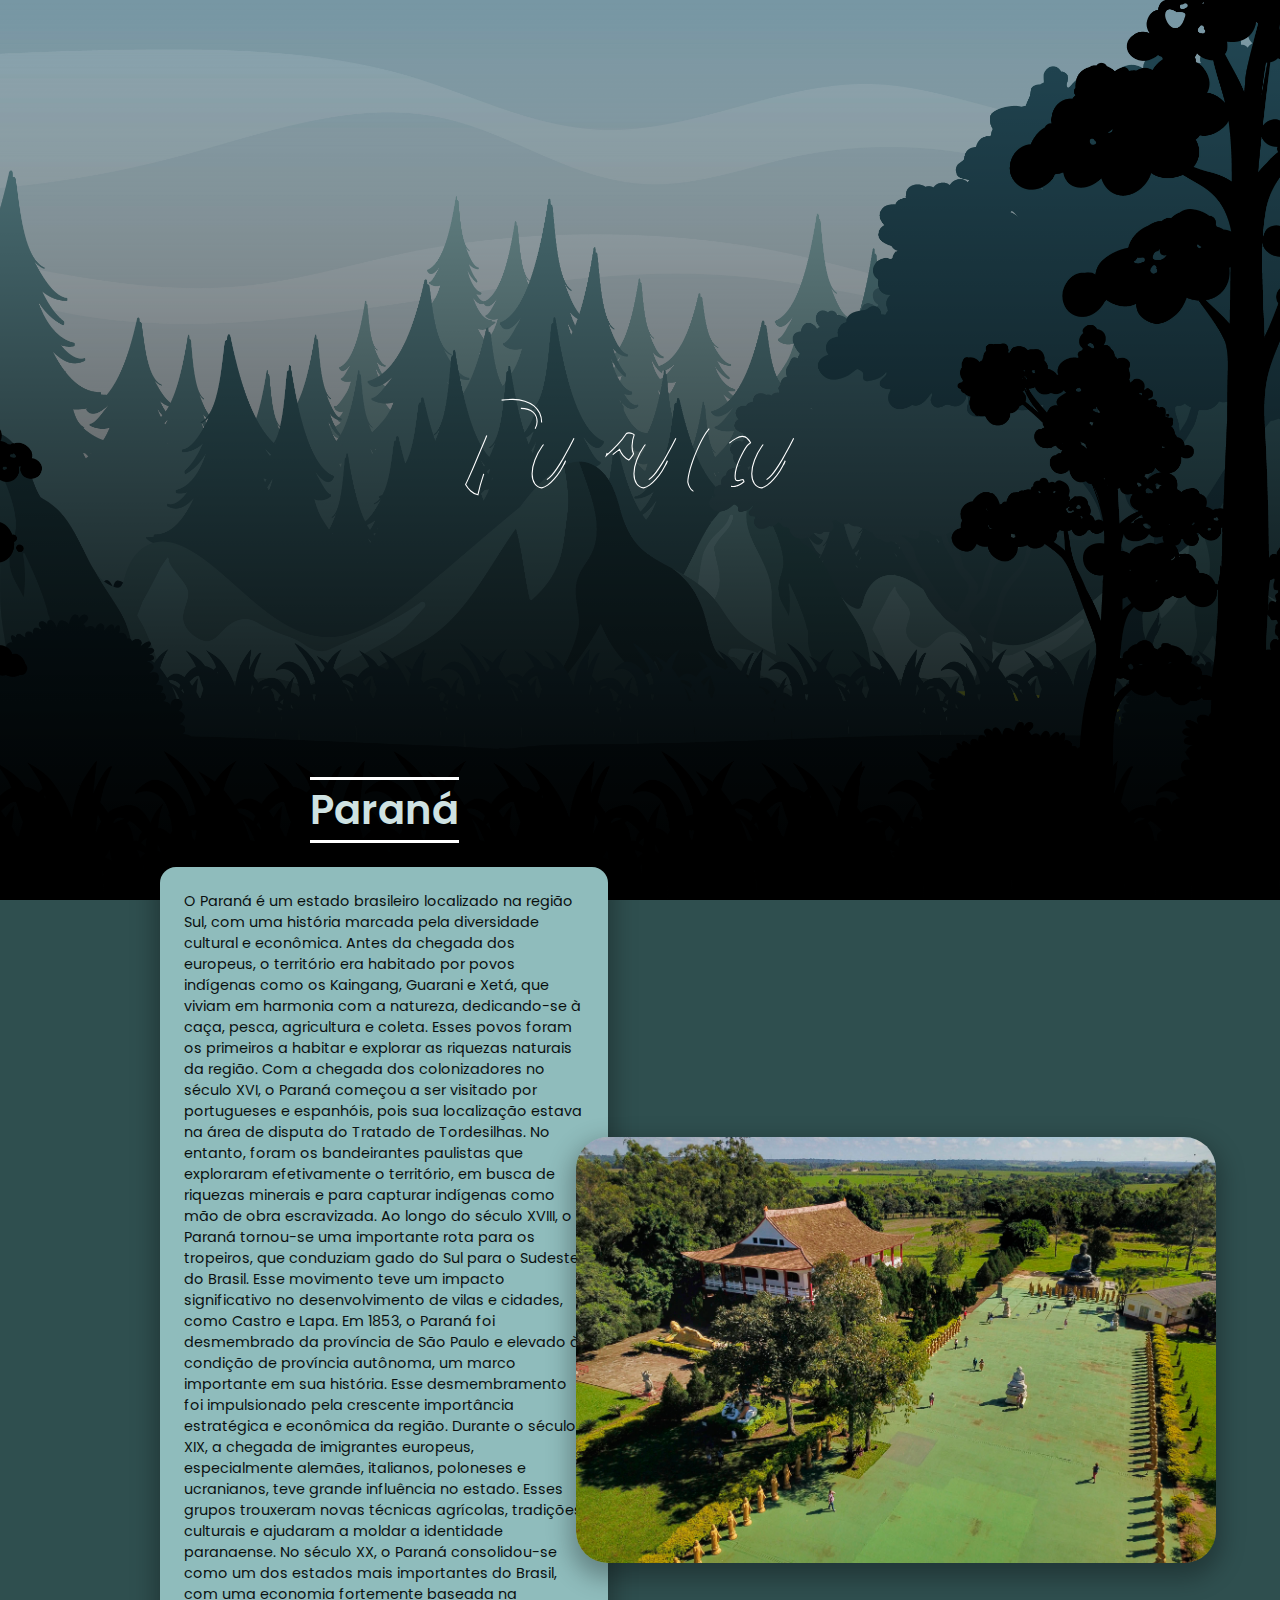
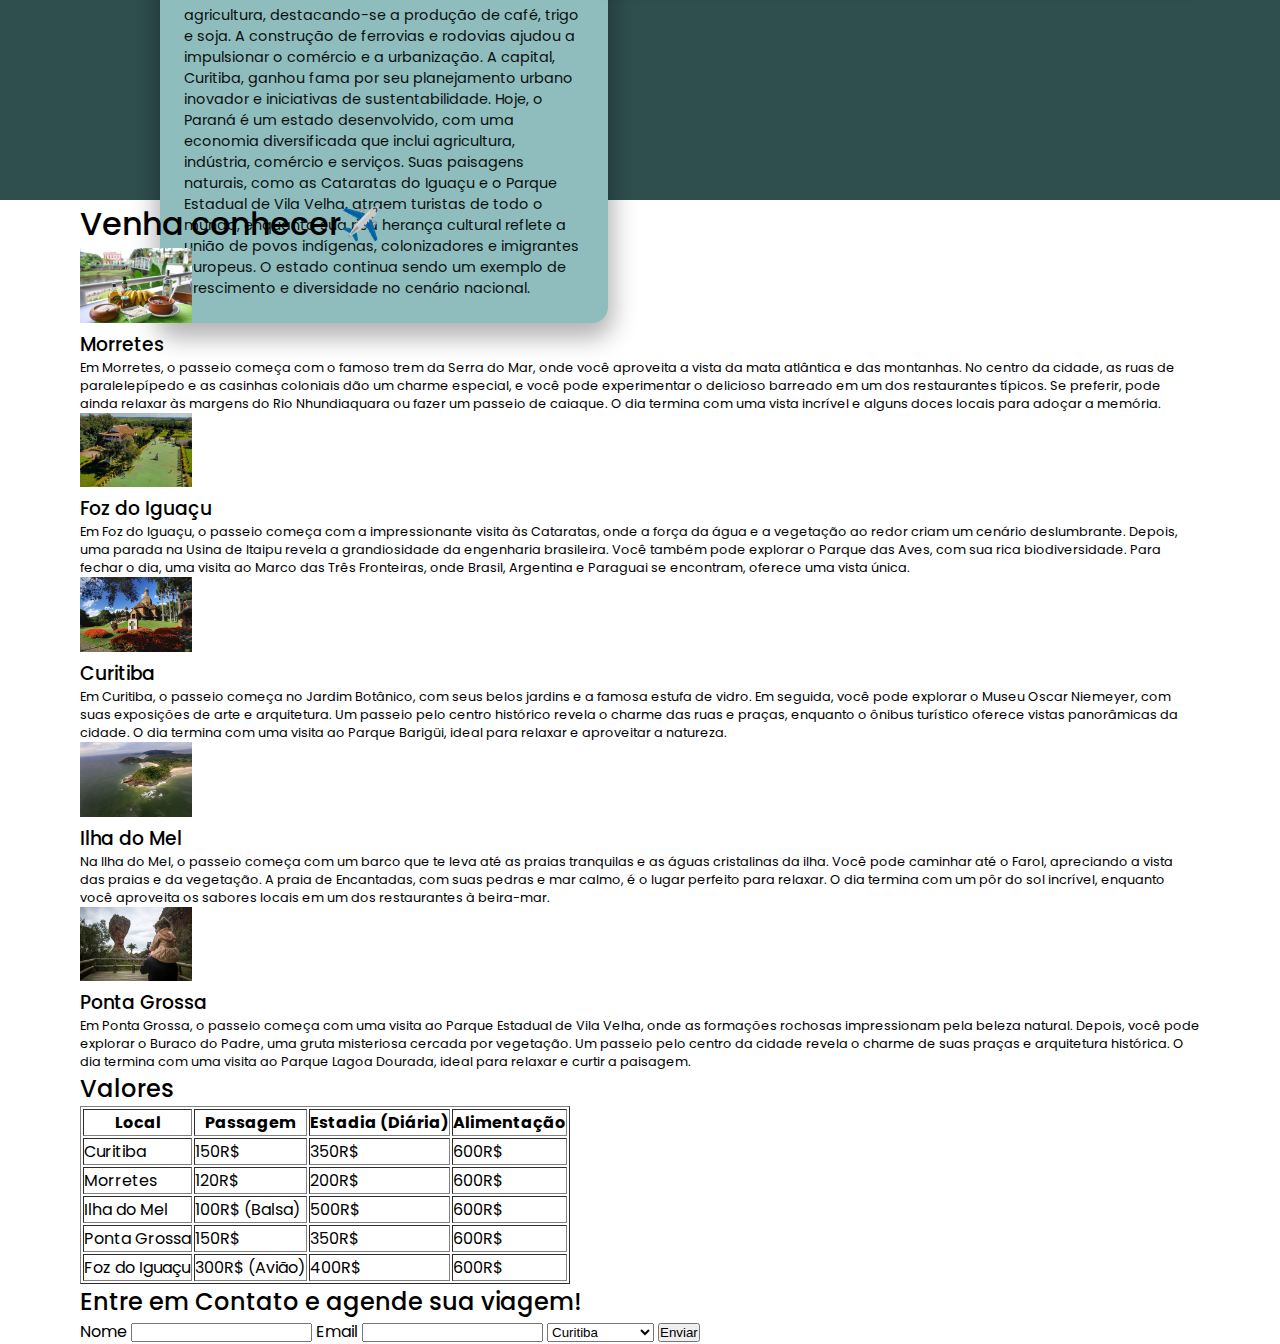
==== index.html @ bb4b48fc "provaweb" ====
<!DOCTYPE html>
<html lang="en">
  <head>
    <meta charset="UTF-8" />
    <meta name="viewport" content="width=device-width, initial-scale=1.0" />
    <link rel="stylesheet" href="css/index.css" />
    <link
      href="https://fonts.googleapis.com/css2?family=Poppins:ital,wght@0,100;0,200;0,300;0,400;0,500;0,600;0,700;0,800;0,900;1,100;1,200;1,300;1,400;1,500;1,600;1,700;1,800;1,900&display=swap"
      rel="stylesheet"
    />
    <title>Blog Paraná</title>
  </head>
  <body>
    <header>
      <div class="content-header">
        <div class="text">
          <svg
            width="350"
            height="350"
            viewBox="0 0 192 54"
            fill="none"
            xmlns="http://www.w3.org/2000/svg"
          >
            <path
              d="M42.048 13.504C42.048 15.8507 41.4507 18.0907 40.256 20.224C39.104 22.3573 37.5253 24.2347 35.52 25.856C33.5573 27.4347 31.232 28.6933 28.544 29.632C25.8987 30.5707 23.0827 31.04 20.096 31.04C19.0293 31.04 18.176 30.912 17.536 30.656C16.9387 30.3573 16.256 29.8027 15.488 28.992C13.3547 33.6427 11.6053 37.9307 10.24 41.856C8.91733 45.7387 7.872 49.5147 7.104 53.184C5.48267 52.8 4.16 52.1173 3.136 51.136C2.112 50.1973 1.17333 49.0027 0.320001 47.552C0.746667 46.7413 1.25867 45.6747 1.856 44.352C2.45333 43.0293 3.17867 41.408 4.032 39.488C4.88533 37.5253 5.86667 35.2 6.976 32.512C8.128 29.7813 9.472 26.6027 11.008 22.976C11.6907 21.312 12.288 19.8613 12.8 18.624C13.312 17.3867 13.76 16.2347 14.144 15.168C14.528 14.0587 14.8693 12.9707 15.168 11.904C15.5093 10.8373 15.8507 9.664 16.192 8.384C14.1867 9.024 12.3307 9.77066 10.624 10.624C8.96 11.4773 7.57333 12.3733 6.464 13.312C6.08 13.056 5.67467 12.672 5.248 12.16C4.864 11.648 4.50133 11.0933 4.16 10.496C3.81867 9.856 3.52 9.216 3.264 8.576C3.008 7.936 2.85867 7.36 2.816 6.848C4.05333 5.99466 5.58933 5.20533 7.424 4.48C9.25867 3.75467 11.2213 3.136 13.312 2.624C15.4027 2.06933 17.5573 1.64266 19.776 1.344C22.0373 1.04533 24.192 0.895996 26.24 0.895996C28.672 0.895996 30.8693 1.216 32.832 1.856C34.7947 2.45333 36.4587 3.30666 37.824 4.416C39.1893 5.52533 40.2347 6.848 40.96 8.384C41.6853 9.92 42.048 11.6267 42.048 13.504ZM30.656 5.824C29.0347 5.824 27.3707 5.952 25.664 6.208L26.432 7.36C26.0053 7.91466 25.472 8.74666 24.832 9.856C24.192 10.9653 23.488 12.3093 22.72 13.888C21.952 15.424 21.0987 17.152 20.16 19.072C19.264 20.992 18.304 23.0187 17.28 25.152C20.608 25.152 23.6373 24.8533 26.368 24.256C29.0987 23.616 31.424 22.7627 33.344 21.696C35.3067 20.5867 36.8213 19.3067 37.888 17.856C38.9973 16.4053 39.552 14.848 39.552 13.184C39.552 10.9653 38.8053 9.19467 37.312 7.872C35.8187 6.50666 33.6 5.824 30.656 5.824ZM59.788 22.144C60.2147 22.144 60.7053 22.2293 61.26 22.4C61.8573 22.528 62.3907 22.72 62.86 22.976C63.3293 23.1893 63.7133 23.424 64.012 23.68C64.3533 23.936 64.524 24.1707 64.524 24.384C63.6707 26.176 62.8813 27.9893 62.156 29.824C61.4307 31.616 60.812 33.344 60.3 35.008C59.788 36.672 59.3827 38.2293 59.084 39.68C58.828 41.1307 58.7 42.3893 58.7 43.456C58.7 44.6507 58.828 45.6533 59.084 46.464C59.34 47.232 59.7667 47.7867 60.364 48.128C59.852 48.4693 59.1907 48.7467 58.38 48.96C57.5693 49.1733 56.844 49.28 56.204 49.28C53.9 49.28 52.748 47.7013 52.748 44.544C52.748 42.112 53.5587 38.784 55.18 34.56C54.3267 36.5227 53.3453 38.3787 52.236 40.128C51.1267 41.8347 49.996 43.3493 48.844 44.672C47.692 45.9947 46.5187 47.0827 45.324 47.936C44.172 48.7467 43.1053 49.2373 42.124 49.408C40.5453 49.3227 39.2653 48.576 38.284 47.168C37.3027 45.7173 36.812 43.8827 36.812 41.664C36.812 39.2747 37.324 36.7573 38.348 34.112C39.372 31.4667 40.6733 29.0133 42.252 26.752C43.8733 24.4907 45.6227 22.6133 47.5 21.12C49.3773 19.584 51.1907 18.7733 52.94 18.688C53.3667 18.816 53.836 19.072 54.348 19.456C54.9027 19.84 55.4147 20.288 55.884 20.8C56.396 21.312 56.8227 21.8453 57.164 22.4C57.5053 22.912 57.6973 23.36 57.74 23.744C56.0333 24 54.2627 24.832 52.428 26.24C50.636 27.648 48.9933 29.3547 47.5 31.36C46.0493 33.3227 44.8547 35.4347 43.916 37.696C42.9773 39.9573 42.508 42.0693 42.508 44.032C42.508 44.8427 42.8067 45.3547 43.404 45.568C44.6413 45.312 46.0707 44.2667 47.692 42.432C49.3133 40.5547 51.276 37.6747 53.58 33.792C54.0067 33.024 54.476 32.1707 54.988 31.232C55.5427 30.2933 56.0973 29.312 56.652 28.288C57.2067 27.264 57.74 26.24 58.252 25.216C58.8067 24.1493 59.3187 23.1253 59.788 22.144ZM66.2345 46.72C66.4478 45.4827 66.8105 43.8613 67.3225 41.856C67.8772 39.808 68.5172 37.6533 69.2425 35.392C69.9678 33.088 70.7358 30.784 71.5465 28.48C72.3572 26.176 73.1465 24.1067 73.9145 22.272C74.4692 20.9493 74.9598 19.9253 75.3865 19.2C75.8132 18.432 76.2825 17.792 76.7945 17.28C77.3918 17.3653 78.0105 17.5147 78.6505 17.728C79.2905 17.9413 79.9092 18.1973 80.5065 18.496C81.1038 18.7947 81.6372 19.1147 82.1065 19.456C82.5758 19.7547 82.9385 20.0533 83.1945 20.352C82.0425 21.7173 81.0185 23.2747 80.1225 25.024C79.2692 26.7733 78.3945 29.0133 77.4985 31.744C79.8025 29.696 81.8292 27.7333 83.5785 25.856C85.3705 23.9787 87.0345 21.888 88.5705 19.584C88.8265 19.3707 89.2745 19.264 89.9145 19.264C90.5118 19.264 91.0878 19.3707 91.6425 19.584C92.1972 19.7547 92.5812 20.0107 92.7945 20.352C92.0265 22.4 91.6425 24.4267 91.6425 26.432C91.6425 28.3093 91.9198 29.7173 92.4745 30.656C92.4318 30.912 92.1332 31.4027 91.5785 32.128C91.0665 32.8533 90.4905 33.536 89.8505 34.176C88.6985 33.5787 87.6745 32.768 86.7785 31.744C85.8825 30.6773 85.2212 29.5253 84.7945 28.288C82.7892 29.696 81.0825 31.0827 79.6745 32.448C78.2665 33.7707 77.0505 35.264 76.0265 36.928C75.0452 38.5493 74.1918 40.4267 73.4665 42.56C72.7838 44.6933 72.1225 47.232 71.4825 50.176C71.0985 50.1333 70.6292 49.984 70.0745 49.728C69.5625 49.5147 69.0292 49.2373 68.4745 48.896C67.9625 48.5547 67.4932 48.192 67.0665 47.808C66.6398 47.424 66.3625 47.0613 66.2345 46.72ZM115.663 22.144C116.09 22.144 116.58 22.2293 117.135 22.4C117.732 22.528 118.266 22.72 118.735 22.976C119.204 23.1893 119.588 23.424 119.887 23.68C120.228 23.936 120.399 24.1707 120.399 24.384C119.546 26.176 118.756 27.9893 118.031 29.824C117.306 31.616 116.687 33.344 116.175 35.008C115.663 36.672 115.258 38.2293 114.959 39.68C114.703 41.1307 114.575 42.3893 114.575 43.456C114.575 44.6507 114.703 45.6533 114.959 46.464C115.215 47.232 115.642 47.7867 116.239 48.128C115.727 48.4693 115.066 48.7467 114.255 48.96C113.444 49.1733 112.719 49.28 112.079 49.28C109.775 49.28 108.623 47.7013 108.623 44.544C108.623 42.112 109.434 38.784 111.055 34.56C110.202 36.5227 109.22 38.3787 108.111 40.128C107.002 41.8347 105.871 43.3493 104.719 44.672C103.567 45.9947 102.394 47.0827 101.199 47.936C100.047 48.7467 98.9803 49.2373 97.999 49.408C96.4203 49.3227 95.1403 48.576 94.159 47.168C93.1777 45.7173 92.687 43.8827 92.687 41.664C92.687 39.2747 93.199 36.7573 94.223 34.112C95.247 31.4667 96.5483 29.0133 98.127 26.752C99.7483 24.4907 101.498 22.6133 103.375 21.12C105.252 19.584 107.066 18.7733 108.815 18.688C109.242 18.816 109.711 19.072 110.223 19.456C110.778 19.84 111.29 20.288 111.759 20.8C112.271 21.312 112.698 21.8453 113.039 22.4C113.38 22.912 113.572 23.36 113.615 23.744C111.908 24 110.138 24.832 108.303 26.24C106.511 27.648 104.868 29.3547 103.375 31.36C101.924 33.3227 100.73 35.4347 99.791 37.696C98.8523 39.9573 98.383 42.0693 98.383 44.032C98.383 44.8427 98.6817 45.3547 99.279 45.568C100.516 45.312 101.946 44.2667 103.567 42.432C105.188 40.5547 107.151 37.6747 109.455 33.792C109.882 33.024 110.351 32.1707 110.863 31.232C111.418 30.2933 111.972 29.312 112.527 28.288C113.082 27.264 113.615 26.24 114.127 25.216C114.682 24.1493 115.194 23.1253 115.663 22.144ZM134.014 16.96C135.123 17.3013 136.168 18.0693 137.15 19.264C138.131 20.416 138.856 21.696 139.326 23.104C138.856 24.256 138.131 25.6427 137.15 27.264C136.168 28.8853 135.187 30.5493 134.206 32.256C133.224 33.92 132.328 35.52 131.518 37.056C130.75 38.5493 130.302 39.7867 130.174 40.768C130.856 40.0427 131.603 39.2107 132.414 38.272C133.267 37.2907 134.078 36.3307 134.846 35.392C135.656 34.4107 136.403 33.536 137.086 32.768C137.768 31.9573 138.302 31.36 138.686 30.976C139.496 30.1227 140.456 29.1413 141.566 28.032C142.675 26.88 143.827 25.8133 145.022 24.832C146.259 23.808 147.496 22.9547 148.734 22.272C149.971 21.5467 151.102 21.184 152.126 21.184C153.235 21.184 154.152 21.568 154.878 22.336C155.646 23.0613 156.243 23.8293 156.67 24.64C156.67 24.7253 156.499 24.8533 156.158 25.024C155.859 25.152 155.411 25.5573 154.814 26.24C154.216 27.008 153.534 28.0747 152.766 29.44C152.04 30.7627 151.315 32.2133 150.59 33.792C149.907 35.328 149.331 36.9067 148.862 38.528C148.392 40.1493 148.158 41.6213 148.158 42.944C148.158 44.0107 148.286 44.6933 148.542 44.992C148.84 45.2907 149.246 45.44 149.757 45.44C150.227 45.44 150.718 45.3333 151.229 45.12C151.742 44.9067 152.147 44.8 152.446 44.8C152.616 44.8853 152.744 45.0773 152.83 45.376C152.958 45.632 153.022 45.8667 153.022 46.08C152.68 46.3787 152.275 46.6773 151.806 46.976C151.336 47.2747 150.846 47.552 150.333 47.808C149.822 48.064 149.31 48.2773 148.798 48.448C148.328 48.6187 147.902 48.704 147.518 48.704C146.28 48.704 145.256 48.512 144.446 48.128C143.678 47.7867 143.059 47.3173 142.59 46.72C142.163 46.1227 141.864 45.4187 141.694 44.608C141.523 43.7547 141.438 42.8587 141.438 41.92C141.438 41.408 141.48 40.832 141.566 40.192C141.651 39.552 141.822 38.8053 142.078 37.952C142.334 37.056 142.696 36.0107 143.166 34.816C143.635 33.5787 144.232 32.1067 144.958 30.4C144.872 30.4 144.296 30.6987 143.23 31.296C142.163 31.8933 141.011 32.8107 139.774 34.048C137.768 35.968 135.955 37.8667 134.333 39.744C132.755 41.6213 131.134 43.712 129.47 46.016C128.531 47.3387 127.699 48.448 126.974 49.344C126.291 50.2827 125.694 50.9013 125.182 51.2C124.286 50.688 123.624 49.9627 123.198 49.024C122.771 48.128 122.451 47.1893 122.238 46.208C122.238 45.3973 122.344 44.3733 122.558 43.136C122.814 41.8987 123.134 40.5333 123.518 39.04C123.944 37.504 124.456 35.904 125.054 34.24C125.651 32.576 126.312 30.912 127.038 29.248C128.659 25.4933 130.131 22.5493 131.454 20.416C132.819 18.2827 133.672 17.1307 134.014 16.96ZM180.288 22.144C180.715 22.144 181.205 22.2293 181.76 22.4C182.357 22.528 182.891 22.72 183.36 22.976C183.829 23.1893 184.213 23.424 184.512 23.68C184.853 23.936 185.024 24.1707 185.024 24.384C184.171 26.176 183.381 27.9893 182.656 29.824C181.931 31.616 181.312 33.344 180.8 35.008C180.288 36.672 179.883 38.2293 179.584 39.68C179.328 41.1307 179.2 42.3893 179.2 43.456C179.2 44.6507 179.328 45.6533 179.584 46.464C179.84 47.232 180.267 47.7867 180.864 48.128C180.352 48.4693 179.691 48.7467 178.88 48.96C178.069 49.1733 177.344 49.28 176.704 49.28C174.4 49.28 173.248 47.7013 173.248 44.544C173.248 42.112 174.059 38.784 175.68 34.56C174.827 36.5227 173.845 38.3787 172.736 40.128C171.627 41.8347 170.496 43.3493 169.344 44.672C168.192 45.9947 167.019 47.0827 165.824 47.936C164.672 48.7467 163.605 49.2373 162.624 49.408C161.045 49.3227 159.765 48.576 158.784 47.168C157.803 45.7173 157.312 43.8827 157.312 41.664C157.312 39.2747 157.824 36.7573 158.848 34.112C159.872 31.4667 161.173 29.0133 162.752 26.752C164.373 24.4907 166.123 22.6133 168 21.12C169.877 19.584 171.691 18.7733 173.44 18.688C173.867 18.816 174.336 19.072 174.848 19.456C175.403 19.84 175.915 20.288 176.384 20.8C176.896 21.312 177.323 21.8453 177.664 22.4C178.005 22.912 178.197 23.36 178.24 23.744C176.533 24 174.763 24.832 172.928 26.24C171.136 27.648 169.493 29.3547 168 31.36C166.549 33.3227 165.355 35.4347 164.416 37.696C163.477 39.9573 163.008 42.0693 163.008 44.032C163.008 44.8427 163.307 45.3547 163.904 45.568C165.141 45.312 166.571 44.2667 168.192 42.432C169.813 40.5547 171.776 37.6747 174.08 33.792C174.507 33.024 174.976 32.1707 175.488 31.232C176.043 30.2933 176.597 29.312 177.152 28.288C177.707 27.264 178.24 26.24 178.752 25.216C179.307 24.1493 179.819 23.1253 180.288 22.144ZM187.712 1.344C188.139 1.6 188.565 2.02666 188.992 2.624C189.461 3.17866 189.867 3.81866 190.208 4.544C190.592 5.22666 190.891 5.93066 191.104 6.656C191.317 7.38133 191.424 8.04267 191.424 8.64C189.803 9.74933 188.373 10.6667 187.136 11.392C185.941 12.1173 184.853 12.7147 183.872 13.184C182.933 13.6107 182.101 13.9307 181.376 14.144C180.651 14.3147 179.947 14.4 179.264 14.4C177.899 14.4 176.725 13.9947 175.744 13.184C176.683 12.8427 177.664 12.3093 178.688 11.584C179.712 10.8587 180.736 9.984 181.76 8.96C182.827 7.936 183.851 6.784 184.832 5.504C185.856 4.224 186.816 2.83733 187.712 1.344Z"
              fill="#308E33"
            />
          </svg>
        </div>
      </div>
    </header>
    <main>
      <section class="about container">
        <div class="content-about-text">
          <h1>Paraná</h1>
          <div>
            <p>
              O Paraná é um estado brasileiro localizado na região Sul, com uma
              história marcada pela diversidade cultural e econômica. Antes da
              chegada dos europeus, o território era habitado por povos
              indígenas como os Kaingang, Guarani e Xetá, que viviam em harmonia
              com a natureza, dedicando-se à caça, pesca, agricultura e coleta.
              Esses povos foram os primeiros a habitar e explorar as riquezas
              naturais da região. Com a chegada dos colonizadores no século XVI,
              o Paraná começou a ser visitado por portugueses e espanhóis, pois
              sua localização estava na área de disputa do Tratado de
              Tordesilhas. No entanto, foram os bandeirantes paulistas que
              exploraram efetivamente o território, em busca de riquezas
              minerais e para capturar indígenas como mão de obra escravizada.
              Ao longo do século XVIII, o Paraná tornou-se uma importante rota
              para os tropeiros, que conduziam gado do Sul para o Sudeste do
              Brasil. Esse movimento teve um impacto significativo no
              desenvolvimento de vilas e cidades, como Castro e Lapa. Em 1853, o
              Paraná foi desmembrado da província de São Paulo e elevado à
              condição de província autônoma, um marco importante em sua
              história. Esse desmembramento foi impulsionado pela crescente
              importância estratégica e econômica da região. Durante o século
              XIX, a chegada de imigrantes europeus, especialmente alemães,
              italianos, poloneses e ucranianos, teve grande influência no
              estado. Esses grupos trouxeram novas técnicas agrícolas, tradições
              culturais e ajudaram a moldar a identidade paranaense. No século
              XX, o Paraná consolidou-se como um dos estados mais importantes do
              Brasil, com uma economia fortemente baseada na agricultura,
              destacando-se a produção de café, trigo e soja. A construção de
              ferrovias e rodovias ajudou a impulsionar o comércio e a
              urbanização. A capital, Curitiba, ganhou fama por seu planejamento
              urbano inovador e iniciativas de sustentabilidade. Hoje, o Paraná
              é um estado desenvolvido, com uma economia diversificada que
              inclui agricultura, indústria, comércio e serviços. Suas paisagens
              naturais, como as Cataratas do Iguaçu e o Parque Estadual de Vila
              Velha, atraem turistas de todo o mundo, enquanto sua rica herança
              cultural reflete a união de povos indígenas, colonizadores e
              imigrantes europeus. O estado continua sendo um exemplo de
              crescimento e diversidade no cenário nacional.
            </p>
          </div>
        </div>
        <div class="img-about">
          <img src="assets/FozdoIguauTemploBudista_008.jpg" alt="" />
        </div>
      </section>
      <section class="trips container">
        <div class="content-trips">
          <h1>Venha conhecer✈️</h1>
          <div class="card">
            <img src="assets/Morretes_009.jpg" alt="" />
            <h3>Morretes</h3>
            <p>
              Em Morretes, o passeio começa com o famoso trem da Serra do Mar,
              onde você aproveita a vista da mata atlântica e das montanhas. No
              centro da cidade, as ruas de paralelepípedo e as casinhas
              coloniais dão um charme especial, e você pode experimentar o
              delicioso barreado em um dos restaurantes típicos. Se preferir,
              pode ainda relaxar às margens do Rio Nhundiaquara ou fazer um
              passeio de caiaque. O dia termina com uma vista incrível e alguns
              doces locais para adoçar a memória.
            </p>
          </div>
          <div class="card">
            <img src="assets/FozdoIguauTemploBudista_008.jpg" alt="" />
            <h3>Foz do Iguaçu</h3>
            <p>
              Em Foz do Iguaçu, o passeio começa com a impressionante visita às
              Cataratas, onde a força da água e a vegetação ao redor criam um
              cenário deslumbrante. Depois, uma parada na Usina de Itaipu revela
              a grandiosidade da engenharia brasileira. Você também pode
              explorar o Parque das Aves, com sua rica biodiversidade. Para
              fechar o dia, uma visita ao Marco das Três Fronteiras, onde
              Brasil, Argentina e Paraguai se encontram, oferece uma vista
              única.
            </p>
          </div>
          <div class="card">
            <img src="assets/CuritibaMemorialUcraniano_011.jpg" alt="" />
            <h3>Curitiba</h3>
            <p>
              Em Curitiba, o passeio começa no Jardim Botânico, com seus belos
              jardins e a famosa estufa de vidro. Em seguida, você pode explorar
              o Museu Oscar Niemeyer, com suas exposições de arte e arquitetura.
              Um passeio pelo centro histórico revela o charme das ruas e
              praças, enquanto o ônibus turístico oferece vistas panorâmicas da
              cidade. O dia termina com uma visita ao Parque Barigüi, ideal para
              relaxar e aproveitar a natureza.
            </p>
          </div>
          <div class="card">
            <img src="assets/ilha do mel.jpg" alt="" />
            <h3>Ilha do Mel</h3>
            <p>
              Na Ilha do Mel, o passeio começa com um barco que te leva até as
              praias tranquilas e as águas cristalinas da ilha. Você pode
              caminhar até o Farol, apreciando a vista das praias e da
              vegetação. A praia de Encantadas, com suas pedras e mar calmo, é o
              lugar perfeito para relaxar. O dia termina com um pôr do sol
              incrível, enquanto você aproveita os sabores locais em um dos
              restaurantes à beira-mar.
            </p>
          </div>
          <div class="card">
            <img src="assets/Ponta Grossa.jpg" alt="" />
            <h3>Ponta Grossa</h3>
            <p>
              Em Ponta Grossa, o passeio começa com uma visita ao Parque
              Estadual de Vila Velha, onde as formações rochosas impressionam
              pela beleza natural. Depois, você pode explorar o Buraco do Padre,
              uma gruta misteriosa cercada por vegetação. Um passeio pelo centro
              da cidade revela o charme de suas praças e arquitetura histórica.
              O dia termina com uma visita ao Parque Lagoa Dourada, ideal para
              relaxar e curtir a paisagem.
            </p>
          </div>
        </div>
      </section>
      <section class="price-table container">
        <div class="content-price-table">
          <h2>Valores</h2>
          <table border="1">
            <thead>
              <tr>
                <th>Local</th>
                <th>Passagem</th>
                <th>Estadia (Diária)</th>
                <th>Alimentação</th>
              </tr>
            </thead>
            <tbody>
              <tr>
                <td>Curitiba</td>
                <td>150R$</td>
                <td>350R$</td>
                <td>600R$</td>
              </tr>
              <tr>
                <td>Morretes</td>
                <td>120R$</td>
                <td>200R$</td>
                <td>600R$</td>
              </tr>
              <tr>
                <td>Ilha do Mel</td>
                <td>100R$ (Balsa)</td>
                <td>500R$</td>
                <td>600R$</td>
              </tr>
              <tr>
                <td>Ponta Grossa</td>
                <td>150R$</td>
                <td>350R$</td>
                <td>600R$</td>
              </tr>
              <tr>
                <td>Foz do Iguaçu</td>
                <td>300R$ (Avião)</td>
                <td>400R$</td>
                <td>600R$</td>
              </tr>
            </tbody>
          </table>
        </div>
      </section>
      <section class="contact container">
        <div class="content-contact">
          <h2>Entre em Contato e agende sua viagem!</h2>
          <form>
            <label for="name">Nome</label>
            <input type="text" id="name" name="name" />
            <label for="email">Email</label>
            <input type="text" id="email" name="email" />
            <select id="place" name="place">
              <option value="Curitiba">Curitiba</option>
              <option value="Foz_do_Iguacu">Foz do Iguaçu</option>
              <option value="Morretes">Morretes</option>
              <option value="Ilha_do_Mel">Ilha do Mel</option>
              <option value="Ponta_Grossa">Ponta Grossa</option>
            </select>
            <input type="submit" value="Enviar" />
          </form>
        </div>
      </section>
    </main>
  </body>
</html>
---- css/index.css ----
@import url(global.css);
@import url(header.css);
@import url(about.css);
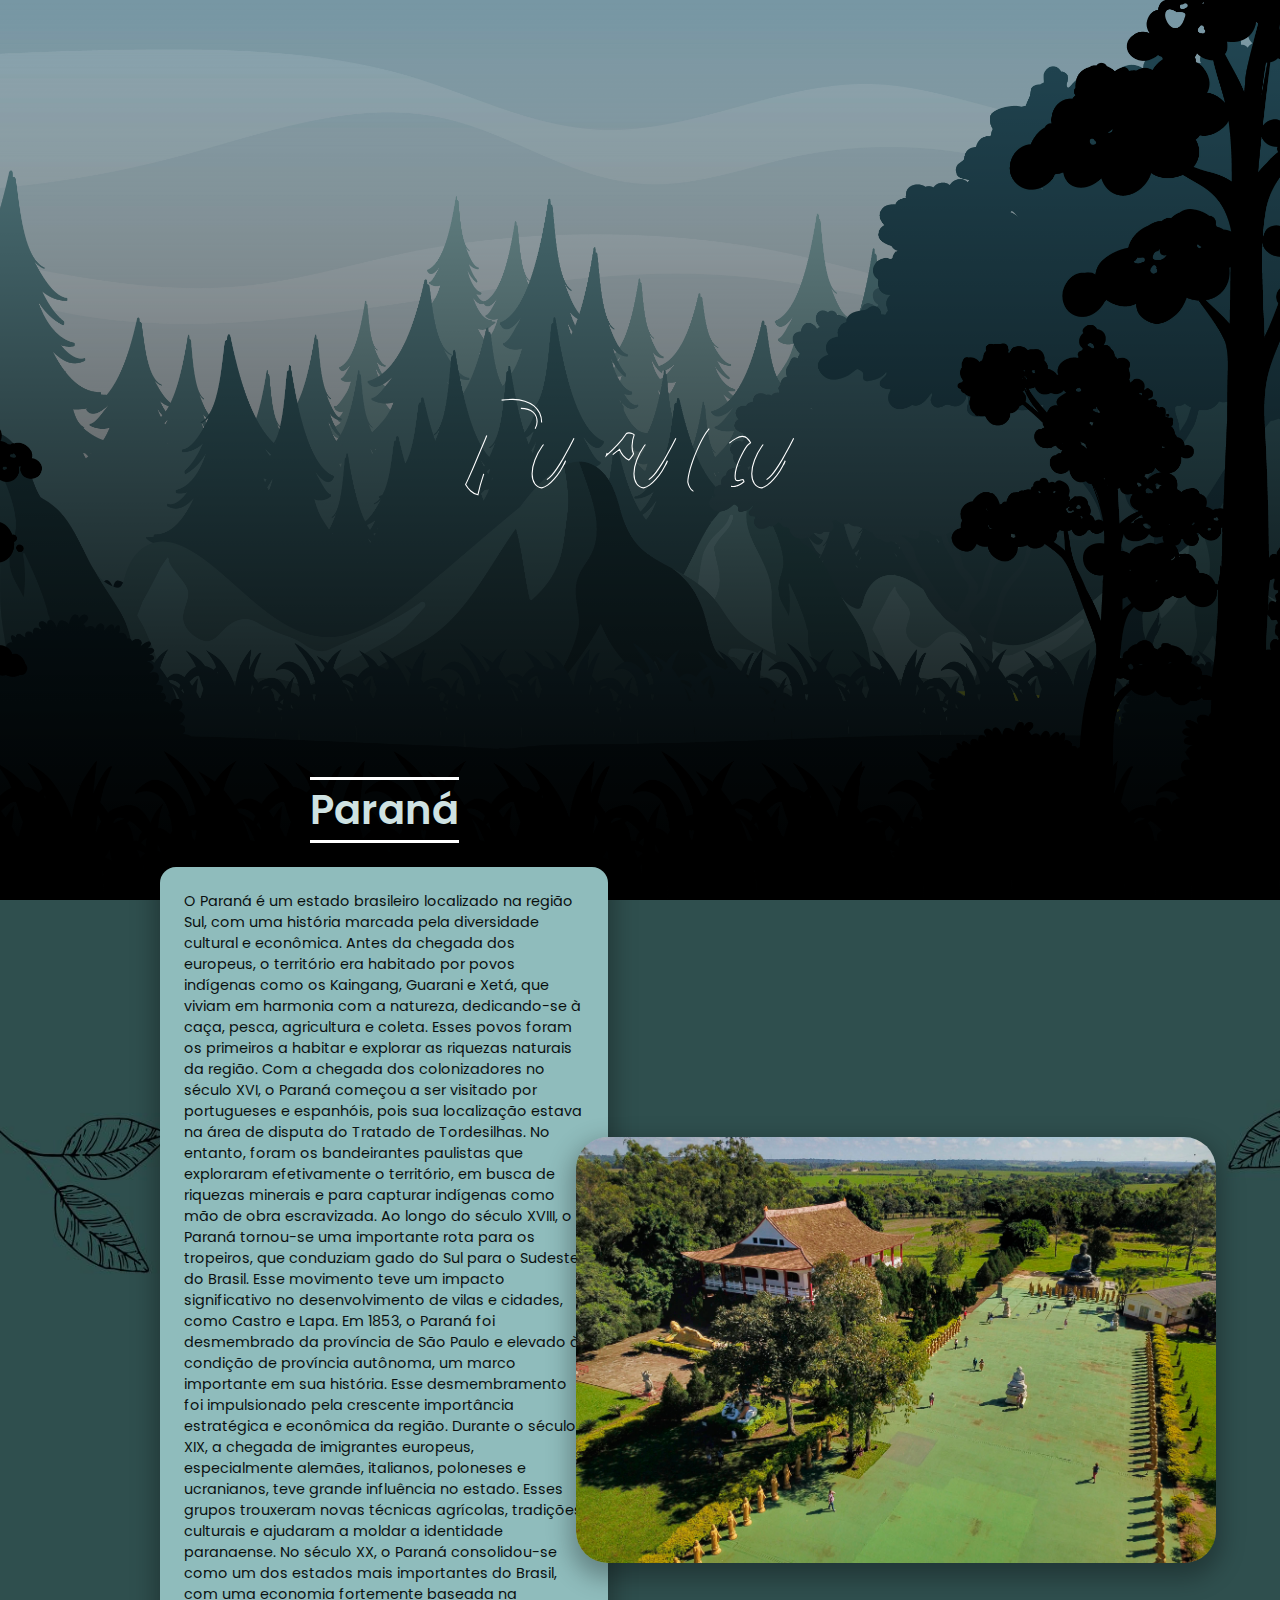
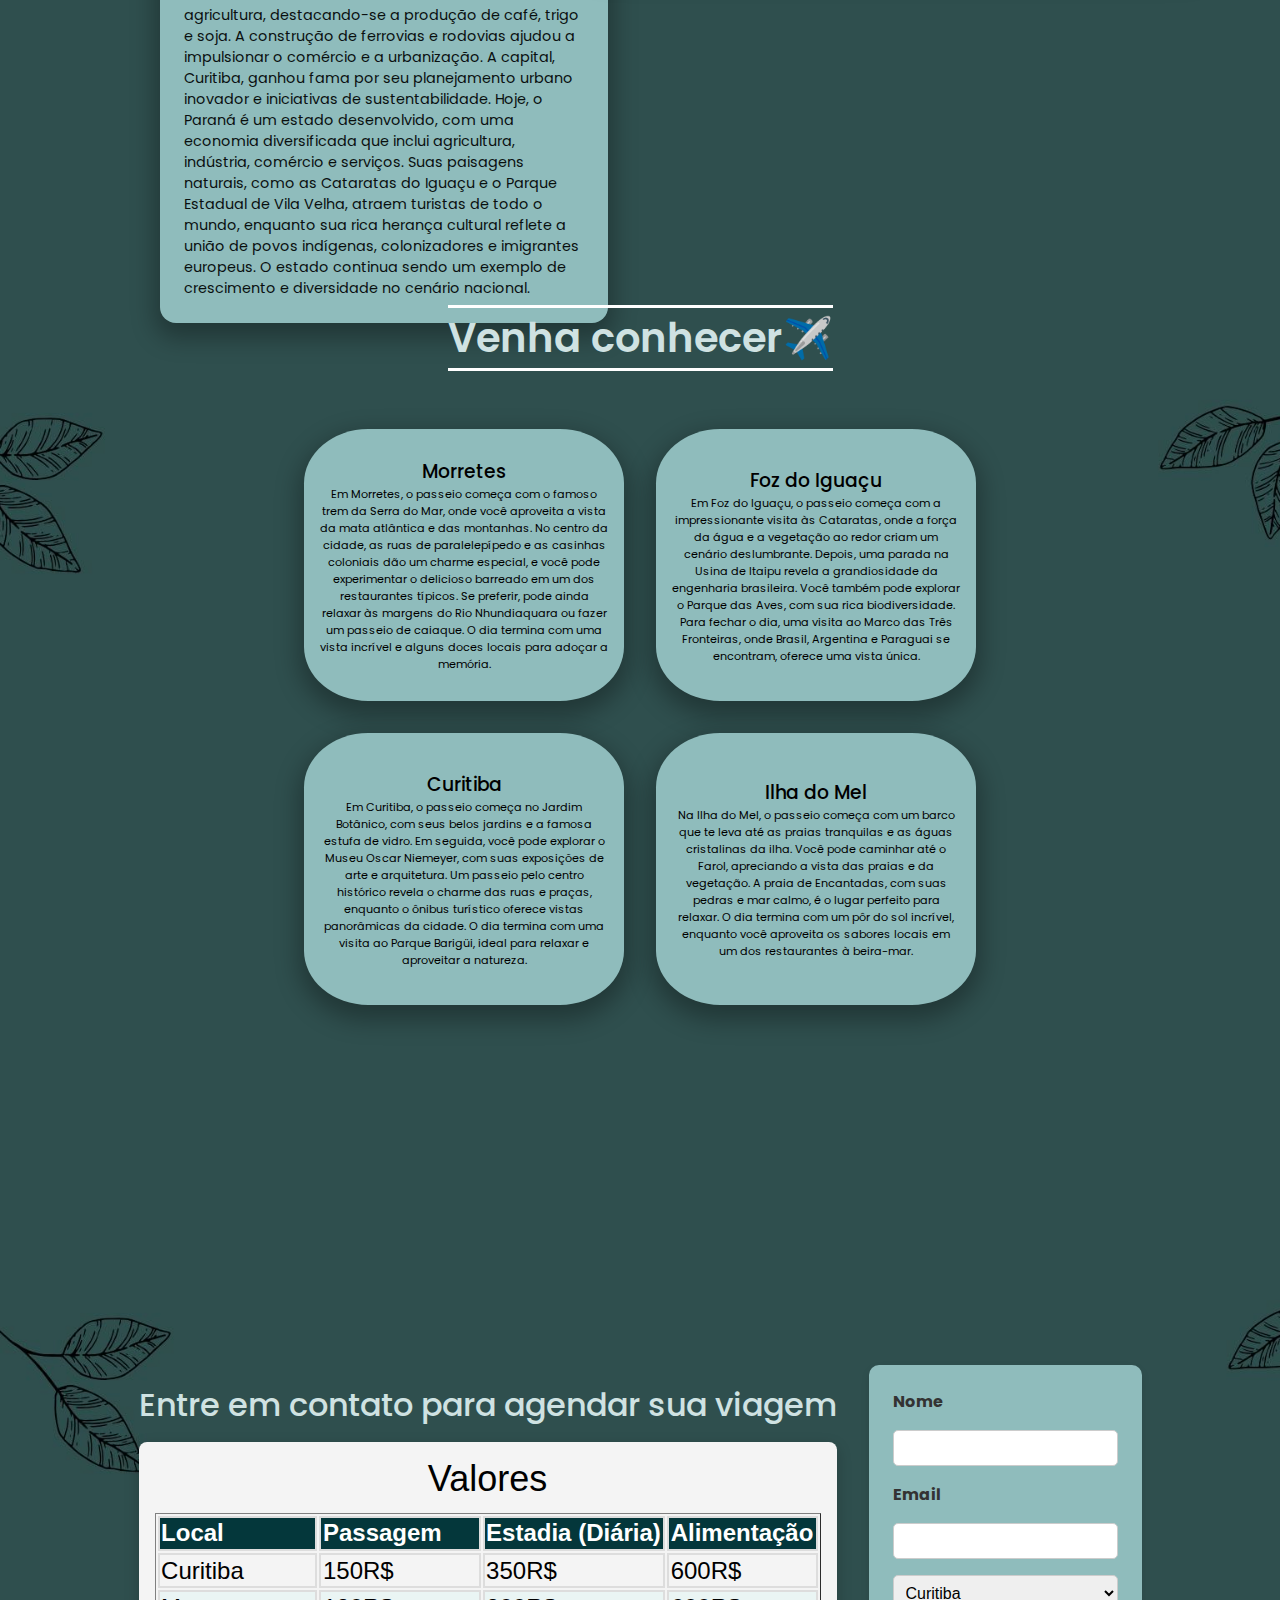
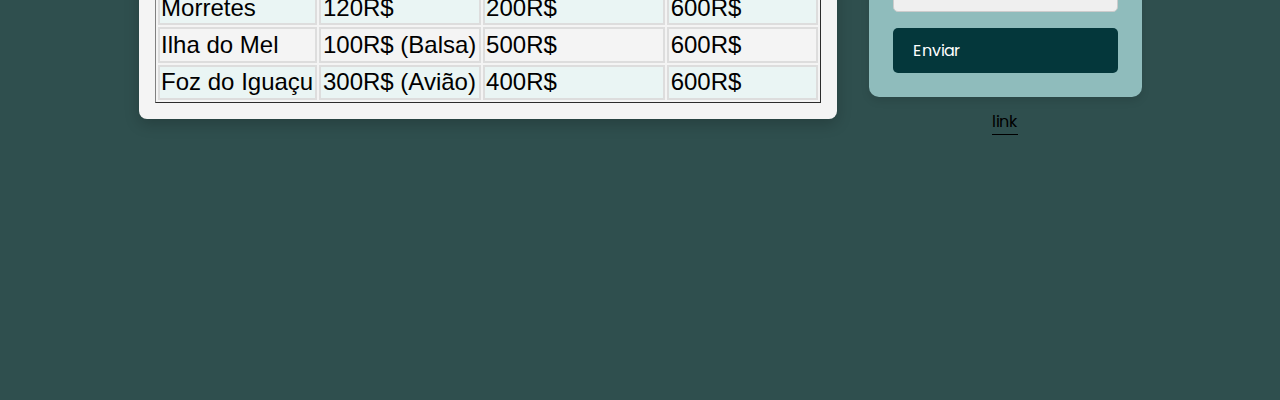
==== commit e4337584: "Finish" ====
--- a/index.html
+++ b/index.html
@@ -8,6 +8,7 @@
       href="https://fonts.googleapis.com/css2?family=Poppins:ital,wght@0,100;0,200;0,300;0,400;0,500;0,600;0,700;0,800;0,900;1,100;1,200;1,300;1,400;1,500;1,600;1,700;1,800;1,900&display=swap"
       rel="stylesheet"
     />
+
     <title>Blog Paraná</title>
   </head>
   <body>
@@ -81,140 +82,159 @@
       </section>
       <section class="trips container">
         <div class="content-trips">
-          <h1>Venha conhecer✈️</h1>
-          <div class="card">
-            <img src="assets/Morretes_009.jpg" alt="" />
-            <h3>Morretes</h3>
-            <p>
-              Em Morretes, o passeio começa com o famoso trem da Serra do Mar,
-              onde você aproveita a vista da mata atlântica e das montanhas. No
-              centro da cidade, as ruas de paralelepípedo e as casinhas
-              coloniais dão um charme especial, e você pode experimentar o
-              delicioso barreado em um dos restaurantes típicos. Se preferir,
-              pode ainda relaxar às margens do Rio Nhundiaquara ou fazer um
-              passeio de caiaque. O dia termina com uma vista incrível e alguns
-              doces locais para adoçar a memória.
-            </p>
-          </div>
-          <div class="card">
-            <img src="assets/FozdoIguauTemploBudista_008.jpg" alt="" />
-            <h3>Foz do Iguaçu</h3>
-            <p>
-              Em Foz do Iguaçu, o passeio começa com a impressionante visita às
-              Cataratas, onde a força da água e a vegetação ao redor criam um
-              cenário deslumbrante. Depois, uma parada na Usina de Itaipu revela
-              a grandiosidade da engenharia brasileira. Você também pode
-              explorar o Parque das Aves, com sua rica biodiversidade. Para
-              fechar o dia, uma visita ao Marco das Três Fronteiras, onde
-              Brasil, Argentina e Paraguai se encontram, oferece uma vista
-              única.
-            </p>
-          </div>
-          <div class="card">
-            <img src="assets/CuritibaMemorialUcraniano_011.jpg" alt="" />
-            <h3>Curitiba</h3>
-            <p>
-              Em Curitiba, o passeio começa no Jardim Botânico, com seus belos
-              jardins e a famosa estufa de vidro. Em seguida, você pode explorar
-              o Museu Oscar Niemeyer, com suas exposições de arte e arquitetura.
-              Um passeio pelo centro histórico revela o charme das ruas e
-              praças, enquanto o ônibus turístico oferece vistas panorâmicas da
-              cidade. O dia termina com uma visita ao Parque Barigüi, ideal para
-              relaxar e aproveitar a natureza.
-            </p>
-          </div>
-          <div class="card">
-            <img src="assets/ilha do mel.jpg" alt="" />
-            <h3>Ilha do Mel</h3>
-            <p>
-              Na Ilha do Mel, o passeio começa com um barco que te leva até as
-              praias tranquilas e as águas cristalinas da ilha. Você pode
-              caminhar até o Farol, apreciando a vista das praias e da
-              vegetação. A praia de Encantadas, com suas pedras e mar calmo, é o
-              lugar perfeito para relaxar. O dia termina com um pôr do sol
-              incrível, enquanto você aproveita os sabores locais em um dos
-              restaurantes à beira-mar.
-            </p>
-          </div>
-          <div class="card">
-            <img src="assets/Ponta Grossa.jpg" alt="" />
-            <h3>Ponta Grossa</h3>
-            <p>
-              Em Ponta Grossa, o passeio começa com uma visita ao Parque
-              Estadual de Vila Velha, onde as formações rochosas impressionam
-              pela beleza natural. Depois, você pode explorar o Buraco do Padre,
-              uma gruta misteriosa cercada por vegetação. Um passeio pelo centro
-              da cidade revela o charme de suas praças e arquitetura histórica.
-              O dia termina com uma visita ao Parque Lagoa Dourada, ideal para
-              relaxar e curtir a paisagem.
-            </p>
-          </div>
+          <div class="text-trip">
+            <button id="scrollButton">
+              <h1>Venha conhecer✈️</h1>
+            </button>
+          </div>
+
+          <div class="cards">
+            <div class="card">
+              <h3>Morretes</h3>
+              <p>
+                Em Morretes, o passeio começa com o famoso trem da Serra do Mar,
+                onde você aproveita a vista da mata atlântica e das montanhas.
+                No centro da cidade, as ruas de paralelepípedo e as casinhas
+                coloniais dão um charme especial, e você pode experimentar o
+                delicioso barreado em um dos restaurantes típicos. Se preferir,
+                pode ainda relaxar às margens do Rio Nhundiaquara ou fazer um
+                passeio de caiaque. O dia termina com uma vista incrível e
+                alguns doces locais para adoçar a memória.
+              </p>
+            </div>
+            <div class="card">
+              <h3>Foz do Iguaçu</h3>
+              <p>
+                Em Foz do Iguaçu, o passeio começa com a impressionante visita
+                às Cataratas, onde a força da água e a vegetação ao redor criam
+                um cenário deslumbrante. Depois, uma parada na Usina de Itaipu
+                revela a grandiosidade da engenharia brasileira. Você também
+                pode explorar o Parque das Aves, com sua rica biodiversidade.
+                Para fechar o dia, uma visita ao Marco das Três Fronteiras, onde
+                Brasil, Argentina e Paraguai se encontram, oferece uma vista
+                única.
+              </p>
+            </div>
+            <div class="card">
+              <h3>Curitiba</h3>
+              <p>
+                Em Curitiba, o passeio começa no Jardim Botânico, com seus belos
+                jardins e a famosa estufa de vidro. Em seguida, você pode
+                explorar o Museu Oscar Niemeyer, com suas exposições de arte e
+                arquitetura. Um passeio pelo centro histórico revela o charme
+                das ruas e praças, enquanto o ônibus turístico oferece vistas
+                panorâmicas da cidade. O dia termina com uma visita ao Parque
+                Barigüi, ideal para relaxar e aproveitar a natureza.
+              </p>
+            </div>
+            <div class="card">
+              <h3>Ilha do Mel</h3>
+              <p>
+                Na Ilha do Mel, o passeio começa com um barco que te leva até as
+                praias tranquilas e as águas cristalinas da ilha. Você pode
+                caminhar até o Farol, apreciando a vista das praias e da
+                vegetação. A praia de Encantadas, com suas pedras e mar calmo, é
+                o lugar perfeito para relaxar. O dia termina com um pôr do sol
+                incrível, enquanto você aproveita os sabores locais em um dos
+                restaurantes à beira-mar.
+              </p>
+            </div>
+          </div>
+
+          <script>
+            document
+              .getElementById("scrollButton")
+              .addEventListener("click", function () {
+                document.getElementById("destinationSection").scrollIntoView({
+                  behavior: "smooth",
+                });
+              });
+          </script>
         </div>
       </section>
-      <section class="price-table container">
-        <div class="content-price-table">
-          <h2>Valores</h2>
-          <table border="1">
-            <thead>
-              <tr>
-                <th>Local</th>
-                <th>Passagem</th>
-                <th>Estadia (Diária)</th>
-                <th>Alimentação</th>
-              </tr>
-            </thead>
-            <tbody>
-              <tr>
-                <td>Curitiba</td>
-                <td>150R$</td>
-                <td>350R$</td>
-                <td>600R$</td>
-              </tr>
-              <tr>
-                <td>Morretes</td>
-                <td>120R$</td>
-                <td>200R$</td>
-                <td>600R$</td>
-              </tr>
-              <tr>
-                <td>Ilha do Mel</td>
-                <td>100R$ (Balsa)</td>
-                <td>500R$</td>
-                <td>600R$</td>
-              </tr>
-              <tr>
-                <td>Ponta Grossa</td>
-                <td>150R$</td>
-                <td>350R$</td>
-                <td>600R$</td>
-              </tr>
-              <tr>
-                <td>Foz do Iguaçu</td>
-                <td>300R$ (Avião)</td>
-                <td>400R$</td>
-                <td>600R$</td>
-              </tr>
-            </tbody>
-          </table>
-        </div>
-      </section>
-      <section class="contact container">
+      <section class="contact container" id="destinationSection">
+        <div>
+          <div><h1>Entre em contato para agendar sua viagem</h1></div>
+          <div class="content-price-table">
+            <h2>Valores</h2>
+            <table border="1">
+              <thead>
+                <tr>
+                  <th>Local</th>
+                  <th>Passagem</th>
+                  <th>Estadia (Diária)</th>
+                  <th>Alimentação</th>
+                </tr>
+              </thead>
+              <tbody>
+                <tr>
+                  <td>Curitiba</td>
+                  <td>150R$</td>
+                  <td>350R$</td>
+                  <td>600R$</td>
+                </tr>
+                <tr>
+                  <td>Morretes</td>
+                  <td>120R$</td>
+                  <td>200R$</td>
+                  <td>600R$</td>
+                </tr>
+                <tr>
+                  <td>Ilha do Mel</td>
+                  <td>100R$ (Balsa)</td>
+                  <td>500R$</td>
+                  <td>600R$</td>
+                </tr>
+                <tr>
+                  <td>Foz do Iguaçu</td>
+                  <td>300R$ (Avião)</td>
+                  <td>400R$</td>
+                  <td>600R$</td>
+                </tr>
+              </tbody>
+            </table>
+          </div>
+        </div>
         <div class="content-contact">
-          <h2>Entre em Contato e agende sua viagem!</h2>
-          <form>
+          <form id="formulario">
             <label for="name">Nome</label>
-            <input type="text" id="name" name="name" />
+            <input class="name-form" type="text" id="name" name="name" />
             <label for="email">Email</label>
-            <input type="text" id="email" name="email" />
-            <select id="place" name="place">
+            <input class="email-form" type="text" id="email" name="email" />
+            <select class="select-form" id="place" name="place">
               <option value="Curitiba">Curitiba</option>
               <option value="Foz_do_Iguacu">Foz do Iguaçu</option>
               <option value="Morretes">Morretes</option>
               <option value="Ilha_do_Mel">Ilha do Mel</option>
-              <option value="Ponta_Grossa">Ponta Grossa</option>
             </select>
-            <input type="submit" value="Enviar" />
+            <button type="submit" id="submit-form">Enviar</button>
+            <div id="mensagemFeedback" style="display: none"></div>
           </form>
+          <script>
+            document
+              .getElementById("formulario")
+              .addEventListener("submit", function (event) {
+                event.preventDefault();
+
+                const nome = document.getElementById("name").value.trim();
+                const email = document.getElementById("email").value.trim();
+                const mensagemFeedback =
+                  document.getElementById("mensagemFeedback");
+
+                if (nome && email) {
+                  mensagemFeedback.style.display = "block";
+                  mensagemFeedback.style.color = "green";
+                  mensagemFeedback.textContent =
+                    "Obrigado! Iremos entrar em contato em breve.";
+                } else {
+                  mensagemFeedback.style.display = "block";
+                  mensagemFeedback.style.color = "red";
+                  mensagemFeedback.textContent =
+                    "Erro: Por favor, preencha todos os campos.";
+                }
+              });
+          </script>
+          <a href="garantia.html">link</a>
         </div>
       </section>
     </main>
--- a/css/index.css
+++ b/css/index.css
@@ -1,3 +1,6 @@
 @import url(global.css);
 @import url(header.css);
 @import url(about.css);
+@import url(trips.css);
+@import url(price-table.css);
+@import url(contact.css);
